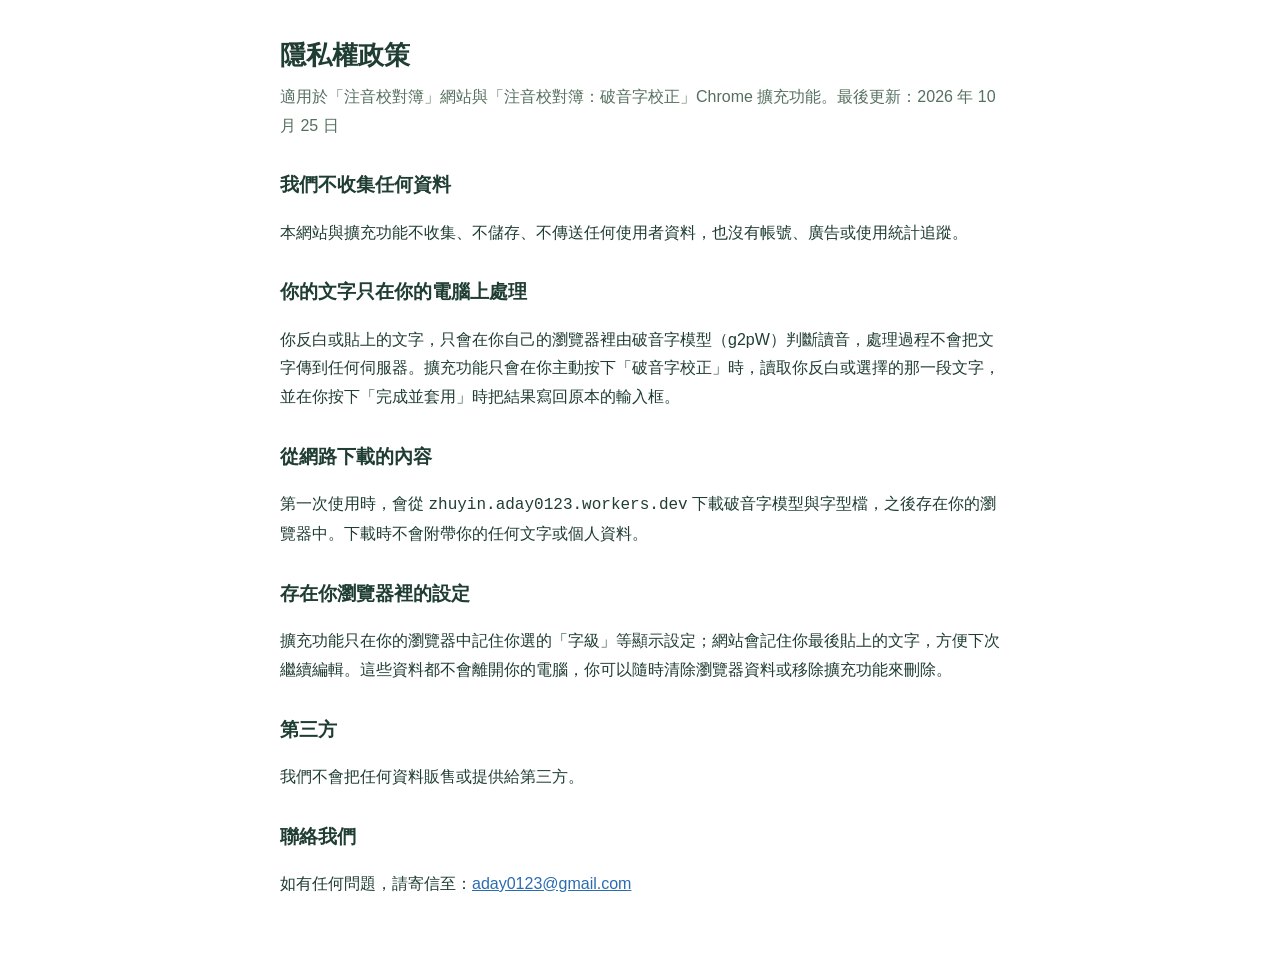
==== privacy.html @ 884b6e71 "加入隱私權政策" ====
<!doctype html>
<html lang="zh-Hant-TW">
<head>
<meta charset="utf-8">
<meta name="viewport" content="width=device-width, initial-scale=1">
<title>隱私權政策｜注音校對簿</title>
<style>
  body { margin: 0; background: #fff; color: #1f3d33; font: 16px/1.8 "Microsoft JhengHei", "PingFang TC", "Noto Sans TC", sans-serif; }
  main { max-width: 720px; margin: 0 auto; padding: 32px 16px 48px; }
  h1 { font-size: 26px; margin: 0 0 4px; }
  h2 { font-size: 19px; margin: 28px 0 6px; }
  .date { color: #55705f; margin: 0 0 20px; }
  a { color: #2b6cb0; }
</style>
</head>
<body>
<main>
  <h1>隱私權政策</h1>
  <p class="date">適用於「注音校對簿」網站與「注音校對簿：破音字校正」Chrome 擴充功能。最後更新：2026 年 10 月 25 日</p>

  <h2>我們不收集任何資料</h2>
  <p>本網站與擴充功能不收集、不儲存、不傳送任何使用者資料，也沒有帳號、廣告或使用統計追蹤。</p>

  <h2>你的文字只在你的電腦上處理</h2>
  <p>你反白或貼上的文字，只會在你自己的瀏覽器裡由破音字模型（g2pW）判斷讀音，處理過程不會把文字傳到任何伺服器。擴充功能只會在你主動按下「破音字校正」時，讀取你反白或選擇的那一段文字，並在你按下「完成並套用」時把結果寫回原本的輸入框。</p>

  <h2>從網路下載的內容</h2>
  <p>第一次使用時，會從 <code>zhuyin.aday0123.workers.dev</code> 下載破音字模型與字型檔，之後存在你的瀏覽器中。下載時不會附帶你的任何文字或個人資料。</p>

  <h2>存在你瀏覽器裡的設定</h2>
  <p>擴充功能只在你的瀏覽器中記住你選的「字級」等顯示設定；網站會記住你最後貼上的文字，方便下次繼續編輯。這些資料都不會離開你的電腦，你可以隨時清除瀏覽器資料或移除擴充功能來刪除。</p>

  <h2>第三方</h2>
  <p>我們不會把任何資料販售或提供給第三方。</p>

  <h2>聯絡我們</h2>
  <p>如有任何問題，請寄信至：<a href="mailto:aday0123@gmail.com">aday0123@gmail.com</a></p>
</main>
</body>
</html>
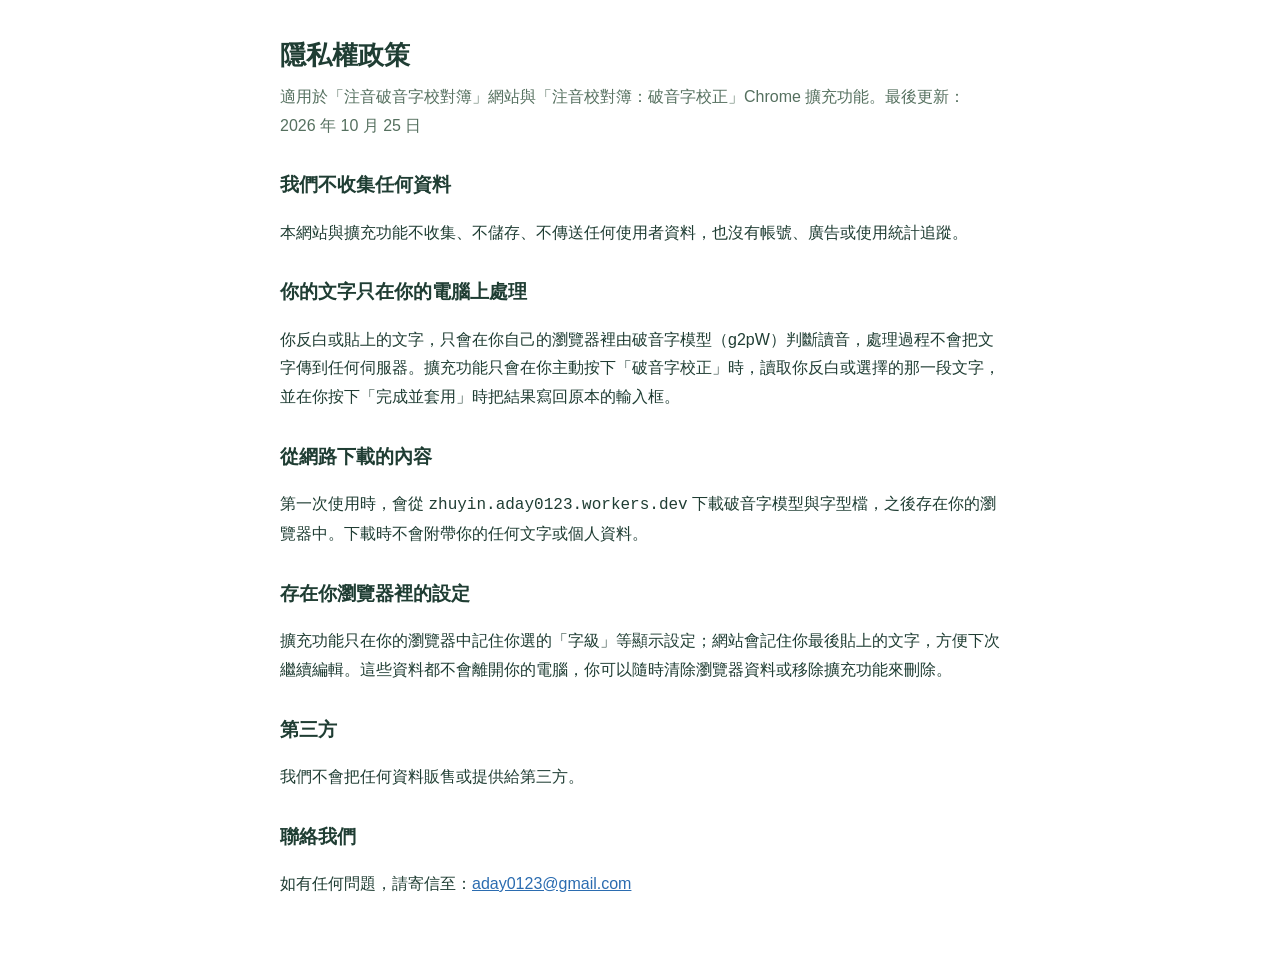
==== commit aaddb3ed: "改名為注音破音字校對簿、加上製作單位" ====
--- a/privacy.html
+++ b/privacy.html
@@ -3,7 +3,7 @@
 <head>
 <meta charset="utf-8">
 <meta name="viewport" content="width=device-width, initial-scale=1">
-<title>隱私權政策｜注音校對簿</title>
+<title>隱私權政策｜注音破音字校對簿</title>
 <style>
   body { margin: 0; background: #fff; color: #1f3d33; font: 16px/1.8 "Microsoft JhengHei", "PingFang TC", "Noto Sans TC", sans-serif; }
   main { max-width: 720px; margin: 0 auto; padding: 32px 16px 48px; }
@@ -16,7 +16,7 @@
 <body>
 <main>
   <h1>隱私權政策</h1>
-  <p class="date">適用於「注音校對簿」網站與「注音校對簿：破音字校正」Chrome 擴充功能。最後更新：2026 年 10 月 25 日</p>
+  <p class="date">適用於「注音破音字校對簿」網站與「注音校對簿：破音字校正」Chrome 擴充功能。最後更新：2026 年 10 月 25 日</p>
 
   <h2>我們不收集任何資料</h2>
   <p>本網站與擴充功能不收集、不儲存、不傳送任何使用者資料，也沒有帳號、廣告或使用統計追蹤。</p>
